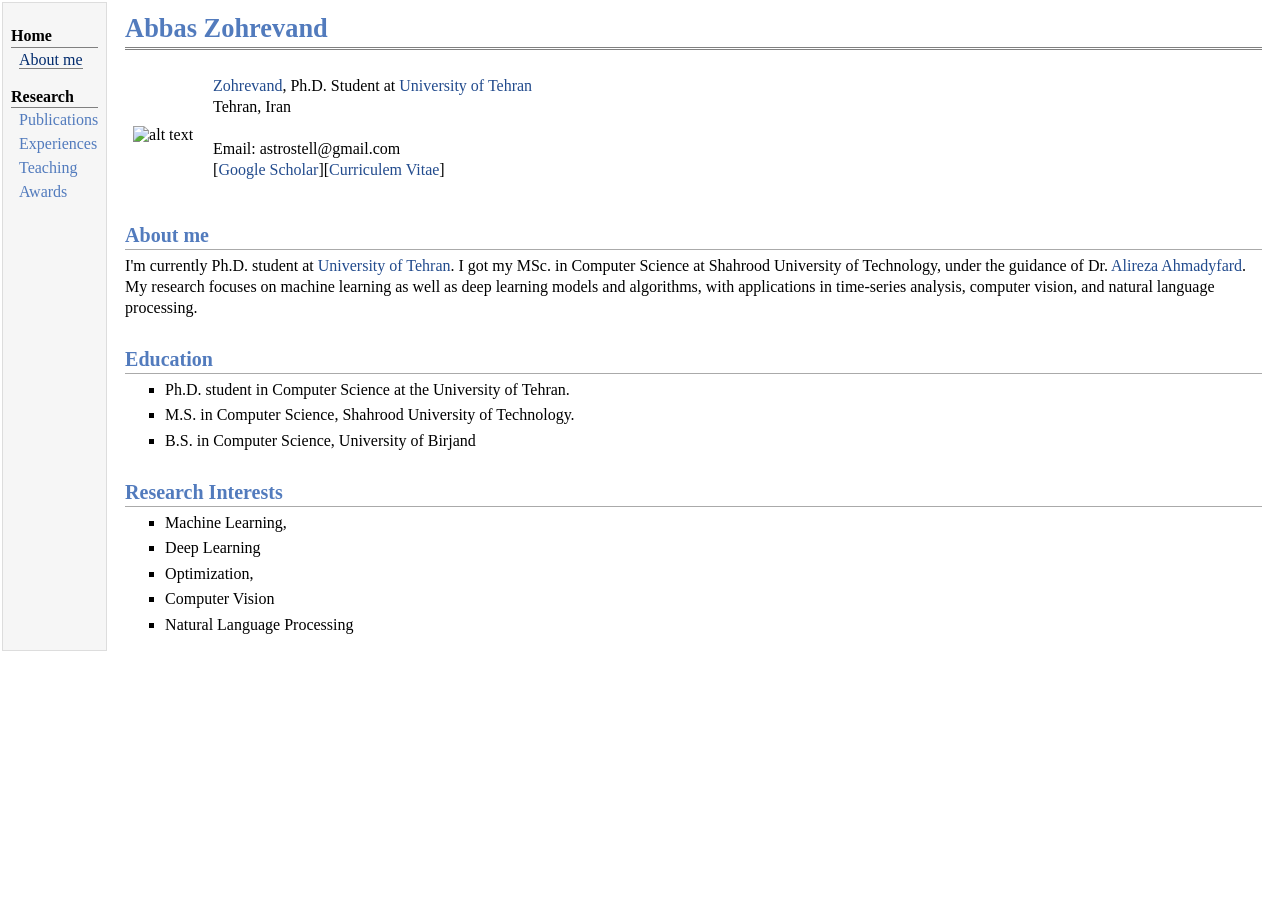
==== index.html @ 997beb81 "Add files via upload" ====
<!DOCTYPE html PUBLIC "-//W3C//DTD XHTML 1.1//EN"
  "http://www.w3.org/TR/xhtml11/DTD/xhtml11.dtd">
<html xmlns="http://www.w3.org/1999/xhtml" xml:lang="en">
<head>
<meta name="generator" content="jemdoc, see http://jemdoc.jaboc.net/" />
<meta http-equiv="Content-Type" content="text/html;charset=utf-8" />
<link rel="stylesheet" href="jemdoc.css" type="text/css" />
<title>Abbas Zohrevand</title>
</head>
<body>
<table summary="Table for page layout." id="tlayout">
<tr valign="top">
<td id="layout-menu">
<div class="menu-category">Home</div>
<div class="menu-item"><a href="index.html" class="current">About&nbsp;me</a></div>
<div class="menu-category">Research</div>
<div class="menu-item"><a href="publications.html">Publications</a></div>
<div class="menu-item"><a href="experiences.html">Experiences</a></div>
<div class="menu-item"><a href="teaching.html">Teaching</a></div>
<div class="menu-item"><a href="awards.html">Awards</a></div>
</td>
<td id="layout-content">
<div id="toptitle">
<h1>Abbas Zohrevand</h1>
</div>
<table class="imgtable"><tr><td>
<img src="photos/bio4.jpeg" alt="alt text" width="326px" height="245px" />&nbsp;</td>
<td align="left"><p><a href="Abbas">Zohrevand</a>, Ph.D. Student at <a href="https://www.ut.ac.ir/">University of Tehran</a> <br />
Tehran, Iran <br />
<br />
Email: astrostell@gmail.com <br />
[<a href="https://scholar.google.com/citations?user=d1_WlCIAAAAJ&amp;hl=en">Google Scholar</a>][<a href="CV.pdf">Curriculem Vitae</a>] <br /></p>
</td></tr></table>
<h2>About me</h2>
<p>I'm currently Ph.D. student at <a href="https://www.ut.ac.ir/">University of Tehran</a>. I got my MSc. in Computer Science at Shahrood University of Technology, under the guidance of Dr. <a href="https://scholar.google.com/citations?user=o7-0hSEAAAAJ&amp;hl=en">Alireza Ahmadyfard</a>. My research focuses on machine learning as well as deep learning models and algorithms, with applications in time-series analysis, computer vision, and natural language processing.</p>
<h2>Education </h2>
<ul>
<li><p>Ph.D. student in Computer Science at the University of Tehran.</p>
</li>
<li><p>M.S. in Computer Science, Shahrood University of Technology.</p>
</li>
<li><p>B.S. in Computer Science, University of Birjand</p>
</li>
</ul>
<h2>Research Interests </h2>
<ul>
<li><p>Machine Learning, </p>
</li>
<li><p>Deep Learning</p>
</li>
<li><p>Optimization,</p>
</li>
<li><p>Computer Vision</p>
</li>
<li><p>Natural Language Processing</p>
</li>
</ul>
</td>
</tr>
</table>
</body>
</html>
---- jemdoc.css ----
/* Default css file for jemdoc. */

table#tlayout {
    border: none;
    border-collapse: separate;
    background: white;
}

body {
	background: white;
	font-family: Georgia, serif;
	padding-bottom: 8px;
	margin: 0;
}

#layout-menu {
	background: #f6f6f6;
	border: 1px solid #dddddd;
	padding-top: 0.5em;
	padding-left: 8px;
	padding-right: 8px;
	font-size: 1.0em;
	width: auto;
	white-space: nowrap;
    text-align: left;
    vertical-align: top;
}

#layout-menu td {
	background: #f4f4f4;
    vertical-align: top;
}

#layout-content {
	padding-top: 0.0em;
	padding-left: 1.0em;
	padding-right: 1.0em;
    border: none;
    background: white;
    text-align: left;
    vertical-align: top;
}

#layout-menu a {
	line-height: 1.5em;
	margin-left: 0.5em;
}

tt {
    background: #ffffdd;
}

pre, tt {
	font-size: 90%;
	font-family: monaco, monospace;
}

a, a > tt {
	color: #224b8d;
	text-decoration: none;
}

a:hover {
	border-bottom: 1px gray dotted;
}

#layout-menu a.current:link, #layout-menu a.current:visited {
	color: #022b6d;
	border-bottom: 1px gray solid;
}
#layout-menu a:link, #layout-menu a:visited, #layout-menu a:hover {
	color: #527bbd;
	text-decoration: none;
}
#layout-menu a:hover {
	text-decoration: none;
}

div.menu-category {
	border-bottom: 1px solid gray;
	margin-top: 0.8em;
	padding-top: 0.2em;
	padding-bottom: 0.1em;
	font-weight: bold;
}

div.menu-item {
	padding-left: 16px;
	text-indent: -16px;
}

div#toptitle {
	padding-bottom: 0.2em;
	margin-bottom: 1.5em;
	border-bottom: 3px double gray;
}

/* Reduce space if we begin the page with a title. */
div#toptitle + h2, div#toptitle + h3 {
	margin-top: -0.7em;
}

div#subtitle {
	margin-top: 0.0em;
	margin-bottom: 0.0em;
	padding-top: 0em;
	padding-bottom: 0.1em;
}

em {
	font-style: italic;
}

strong {
	font-weight: bold;
}


h1, h2, h3 {
	color: #527bbd;
	margin-top: 0.7em;
	margin-bottom: 0.3em;
	padding-bottom: 0.2em;
	line-height: 1.0;
	padding-top: 0.5em;
	border-bottom: 1px solid #aaaaaa;
}

h1 {
	font-size: 165%;
}

h2 {
	padding-top: 0.8em;
	font-size: 125%;
}

h2 + h3 {
    padding-top: 0.2em;
}

h3 {
	font-size: 110%;
	border-bottom: none;
}

p {
	margin-top: 0.0em;
	margin-bottom: 0.8em;
	padding: 0;
	line-height: 1.3;
}

pre {
	padding: 0;
	margin: 0;
}

div#footer {
	font-size: small;
	border-top: 1px solid #c0c0c0;
	padding-top: 0.1em;
	margin-top: 4.0em;
	color: #c0c0c0;
}

div#footer a {
	color: #80a0b0;
}

div#footer-text {
	float: left;
	padding-bottom: 8px;
}

ul, ol, dl {
	margin-top: 0.2em;
	padding-top: 0;
	margin-bottom: 0.8em;
}

dt {
	margin-top: 0.5em;
	margin-bottom: 0;
}

dl {
	margin-left: 20px;
}

dd {
	color: #222222;
}

dd > *:first-child {
	margin-top: 0;
}

ul {
	list-style-position: outside;
	list-style-type: square;
}

p + ul, p + ol {
	margin-top: -0.5em;
}

li ul, li ol {
	margin-top: -0.3em;
}

ol {
	list-style-position: outside;
	list-style-type: decimal;
}

li p, dd p {
	margin-bottom: 0.3em;
}


ol ol {
	list-style-type: lower-alpha;
}

ol ol ol {
	list-style-type: lower-roman;
}

p + div.codeblock {
	margin-top: -0.6em;
}

div.codeblock, div.infoblock {
	margin-right: 0%;
	margin-top: 1.2em;
	margin-bottom: 1.3em;
}

div.blocktitle {
	font-weight: bold;
	color: #cd7b62;
	margin-top: 1.2em;
	margin-bottom: 0.1em;
}

div.blockcontent {
	border: 1px solid silver;
	padding: 0.3em 0.5em;
}

div.infoblock > div.blockcontent {
	background: #ffffee;
}

div.blockcontent p + ul, div.blockcontent p + ol {
	margin-top: 0.4em;
}

div.infoblock p {
	margin-bottom: 0em;
}

div.infoblock li p, div.infoblock dd p {
	margin-bottom: 0.5em;
}

div.infoblock p + p {
	margin-top: 0.8em;
}

div.codeblock > div.blockcontent {
	background: #f6f6f6;
}

span.pycommand {
	color: #000070;
}

span.statement {
	color: #008800;
}
span.builtin {
	color: #000088;
}
span.special {
	color: #990000;
}
span.operator {
	color: #880000;
}
span.error {
	color: #aa0000;
}
span.comment, span.comment > *, span.string, span.string > * {
	color: #606060;
}

@media print {
	#layout-menu { display: none; }
}

#fwtitle {
	margin: 2px;
}

#fwtitle #toptitle {
	padding-left: 0.5em;
	margin-bottom: 0.5em;
}

#layout-content h1:first-child, #layout-content h2:first-child, #layout-content h3:first-child {
	margin-top: -0.7em;
}

div#toptitle h1, #layout-content div#toptitle h1 {
	margin-bottom: 0.0em;
	padding-bottom: 0.1em;
	padding-top: 0;
	margin-top: 0.5em;
	border-bottom: none;
}

img.eq {
	padding: 0;
	padding-left: 0.1em;
	padding-right: 0.1em;
	margin: 0;
}

img.eqwl {
	padding-left: 2em;
	padding-top: 0.6em;
	padding-bottom: 0.2em;
	margin: 0;
}

table {
    border: 2px solid black;
    border-collapse: collapse;
}

td {
    padding: 2px;
    padding-left: 0.5em;
    padding-right: 0.5em;
    text-align: center;
    border: 1px solid gray;
}

table + table {
    margin-top: 1em;
}

tr.heading {
    font-weight: bold;
    border-bottom: 2px solid black;
}

img {
    border: none;
}

table.imgtable, table.imgtable td {
    border: none;
    text-align: left;
}
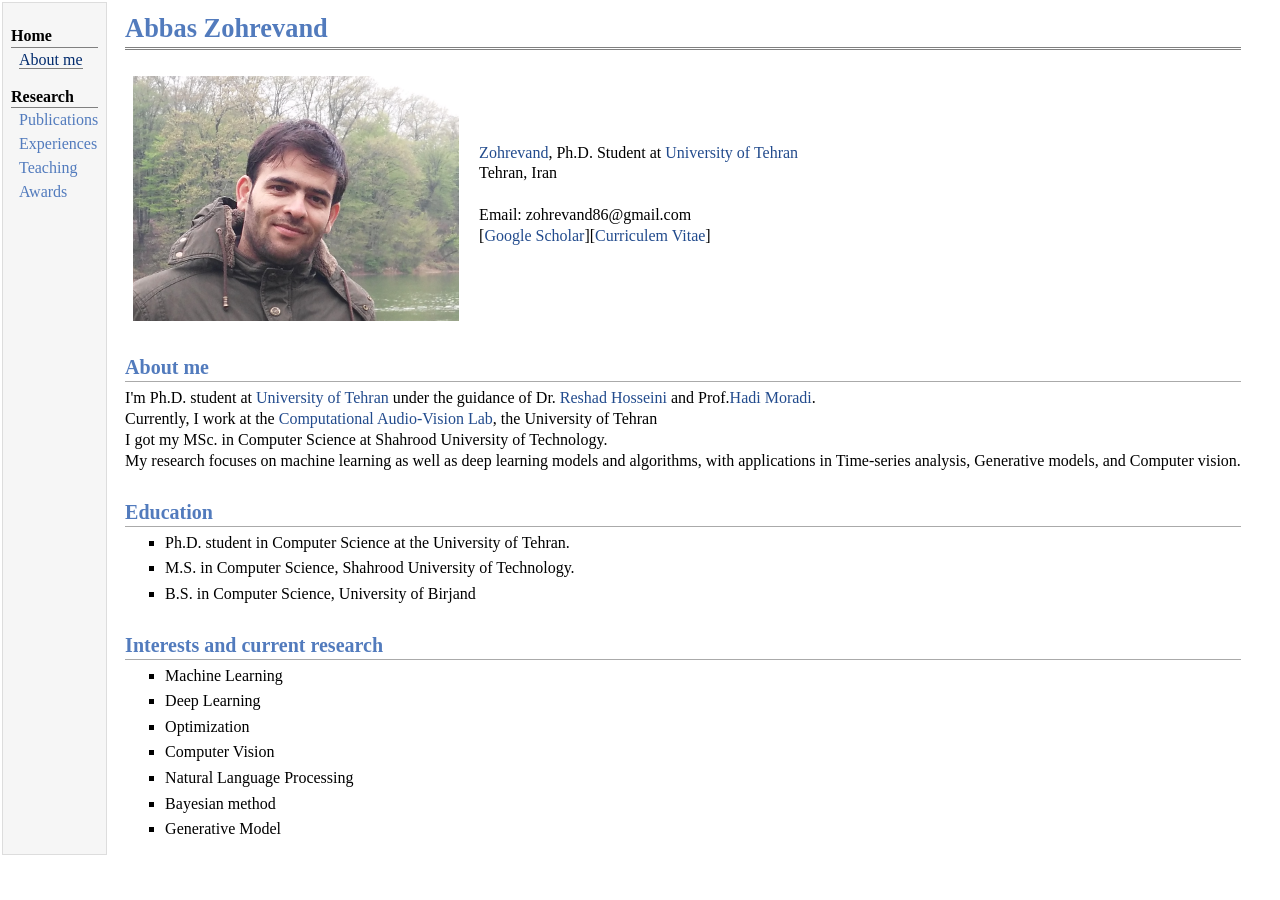
==== commit a1a281b9: "Add files via upload" ====
--- a/index.html
+++ b/index.html
@@ -28,11 +28,14 @@
 <td align="left"><p><a href="Abbas">Zohrevand</a>, Ph.D. Student at <a href="https://www.ut.ac.ir/">University of Tehran</a> <br />
 Tehran, Iran <br />
 <br />
-Email: astrostell@gmail.com <br />
+Email: zohrevand86@gmail.com <br />
 [<a href="https://scholar.google.com/citations?user=d1_WlCIAAAAJ&amp;hl=en">Google Scholar</a>][<a href="CV.pdf">Curriculem Vitae</a>] <br /></p>
 </td></tr></table>
 <h2>About me</h2>
-<p>I'm currently Ph.D. student at <a href="https://www.ut.ac.ir/">University of Tehran</a>. I got my MSc. in Computer Science at Shahrood University of Technology, under the guidance of Dr. <a href="https://scholar.google.com/citations?user=o7-0hSEAAAAJ&amp;hl=en">Alireza Ahmadyfard</a>. My research focuses on machine learning as well as deep learning models and algorithms, with applications in time-series analysis, computer vision, and natural language processing.</p>
+<p>I'm Ph.D. student at <a href="https://www.ut.ac.ir/">University of Tehran</a> under the guidance of Dr. <a href="https://scholar.google.com/citations?user=zqa4EY0AAAAJ&amp;hl=en">Reshad Hosseini</a> and Prof.<a href="https://scholar.google.com/citations?user=6-6ZdxMAAAAJ&amp;hl=en">Hadi Moradi</a>. <br />  
+Currently, I work at the <a href="https://visionlab.ut.ac.ir/">Computational Audio-Vision Lab</a>, the University of Tehran <br />
+I got my MSc. in Computer Science at Shahrood University of Technology. <br />
+My research focuses on machine learning as well as deep learning models and algorithms, with applications in Time-series analysis, Generative models, and Computer vision.</p>
 <h2>Education </h2>
 <ul>
 <li><p>Ph.D. student in Computer Science at the University of Tehran.</p>
@@ -42,17 +45,21 @@
 <li><p>B.S. in Computer Science, University of Birjand</p>
 </li>
 </ul>
-<h2>Research Interests </h2>
+<h2>Interests and current research</h2>
 <ul>
-<li><p>Machine Learning, </p>
+<li><p>Machine Learning </p>
 </li>
 <li><p>Deep Learning</p>
 </li>
-<li><p>Optimization,</p>
+<li><p>Optimization</p>
 </li>
 <li><p>Computer Vision</p>
 </li>
 <li><p>Natural Language Processing</p>
+</li>
+<li><p>Bayesian method</p>
+</li>
+<li><p>Generative Model </p>
 </li>
 </ul>
 </td>
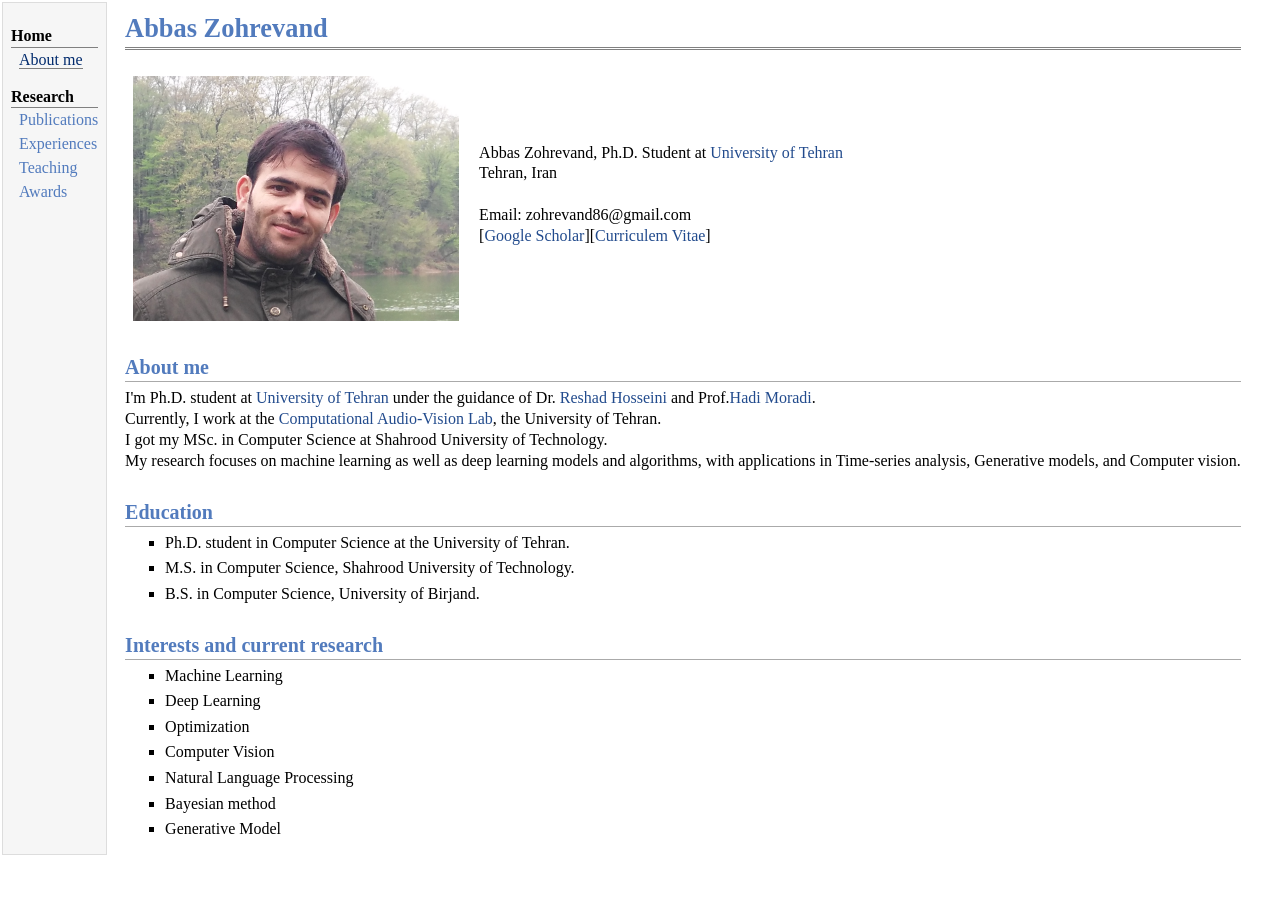
==== commit 42d23c4f: "Add files via upload" ====
--- a/index.html
+++ b/index.html
@@ -25,7 +25,7 @@
 </div>
 <table class="imgtable"><tr><td>
 <img src="photos/bio4.jpeg" alt="alt text" width="326px" height="245px" />&nbsp;</td>
-<td align="left"><p><a href="Abbas">Zohrevand</a>, Ph.D. Student at <a href="https://www.ut.ac.ir/">University of Tehran</a> <br />
+<td align="left"><p>Abbas Zohrevand, Ph.D. Student at <a href="https://www.ut.ac.ir/">University of Tehran</a> <br />
 Tehran, Iran <br />
 <br />
 Email: zohrevand86@gmail.com <br />
@@ -33,7 +33,7 @@
 </td></tr></table>
 <h2>About me</h2>
 <p>I'm Ph.D. student at <a href="https://www.ut.ac.ir/">University of Tehran</a> under the guidance of Dr. <a href="https://scholar.google.com/citations?user=zqa4EY0AAAAJ&amp;hl=en">Reshad Hosseini</a> and Prof.<a href="https://scholar.google.com/citations?user=6-6ZdxMAAAAJ&amp;hl=en">Hadi Moradi</a>. <br />  
-Currently, I work at the <a href="https://visionlab.ut.ac.ir/">Computational Audio-Vision Lab</a>, the University of Tehran <br />
+Currently, I work at the <a href="https://visionlab.ut.ac.ir/">Computational Audio-Vision Lab</a>, the University of Tehran. <br />
 I got my MSc. in Computer Science at Shahrood University of Technology. <br />
 My research focuses on machine learning as well as deep learning models and algorithms, with applications in Time-series analysis, Generative models, and Computer vision.</p>
 <h2>Education </h2>
@@ -42,7 +42,7 @@
 </li>
 <li><p>M.S. in Computer Science, Shahrood University of Technology.</p>
 </li>
-<li><p>B.S. in Computer Science, University of Birjand</p>
+<li><p>B.S. in Computer Science, University of Birjand.</p>
 </li>
 </ul>
 <h2>Interests and current research</h2>
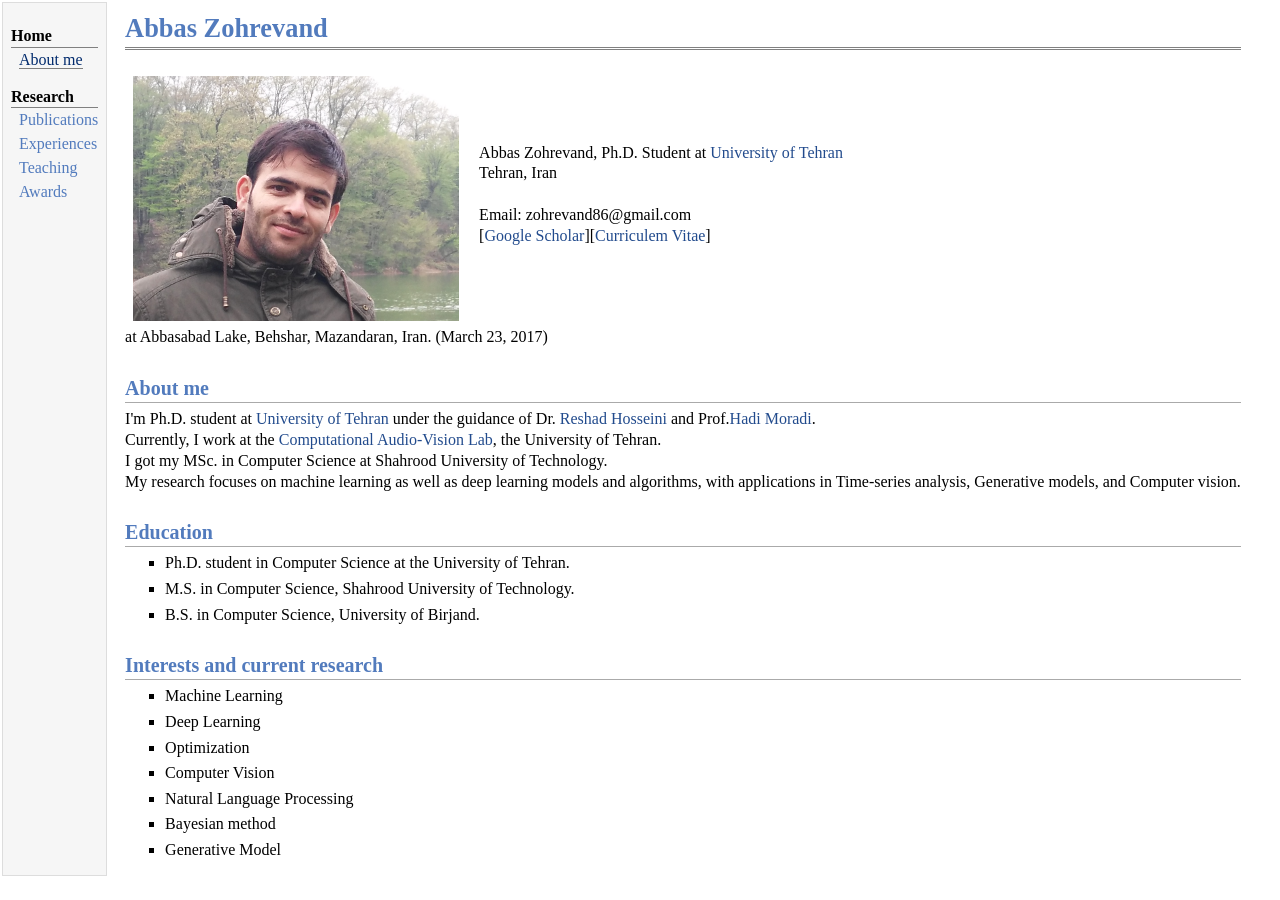
==== commit 839151e4: "Add files via upload" ====
--- a/index.html
+++ b/index.html
@@ -31,6 +31,7 @@
 Email: zohrevand86@gmail.com <br />
 [<a href="https://scholar.google.com/citations?user=d1_WlCIAAAAJ&amp;hl=en">Google Scholar</a>][<a href="CV.pdf">Curriculem Vitae</a>] <br /></p>
 </td></tr></table>
+<p>at Abbasabad Lake, Behshar, Mazandaran, Iran. (March 23, 2017)</p>
 <h2>About me</h2>
 <p>I'm Ph.D. student at <a href="https://www.ut.ac.ir/">University of Tehran</a> under the guidance of Dr. <a href="https://scholar.google.com/citations?user=zqa4EY0AAAAJ&amp;hl=en">Reshad Hosseini</a> and Prof.<a href="https://scholar.google.com/citations?user=6-6ZdxMAAAAJ&amp;hl=en">Hadi Moradi</a>. <br />  
 Currently, I work at the <a href="https://visionlab.ut.ac.ir/">Computational Audio-Vision Lab</a>, the University of Tehran. <br />
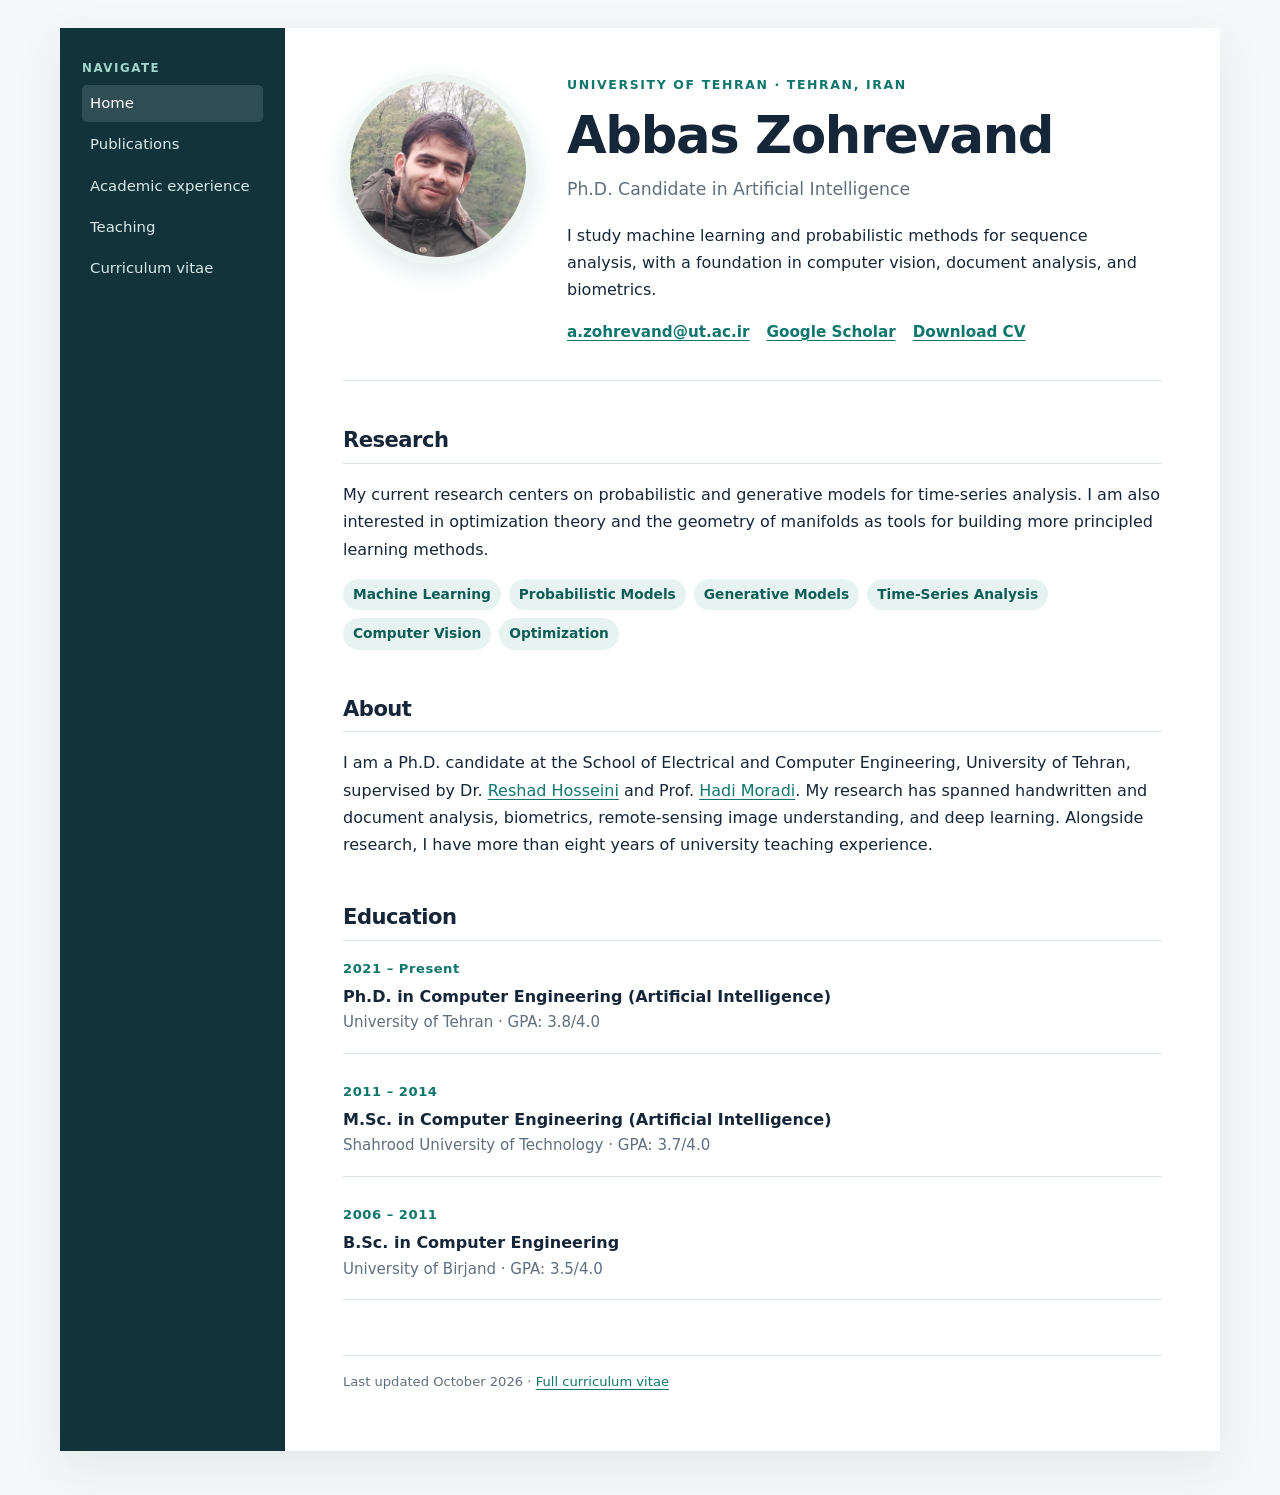
==== commit b9f38223: "Refresh academic website and CV" ====
--- a/index.html
+++ b/index.html
@@ -1,70 +1 @@
-<!DOCTYPE html PUBLIC "-//W3C//DTD XHTML 1.1//EN"
-  "http://www.w3.org/TR/xhtml11/DTD/xhtml11.dtd">
-<html xmlns="http://www.w3.org/1999/xhtml" xml:lang="en">
-<head>
-<meta name="generator" content="jemdoc, see http://jemdoc.jaboc.net/" />
-<meta http-equiv="Content-Type" content="text/html;charset=utf-8" />
-<link rel="stylesheet" href="jemdoc.css" type="text/css" />
-<title>Abbas Zohrevand</title>
-</head>
-<body>
-<table summary="Table for page layout." id="tlayout">
-<tr valign="top">
-<td id="layout-menu">
-<div class="menu-category">Home</div>
-<div class="menu-item"><a href="index.html" class="current">About&nbsp;me</a></div>
-<div class="menu-category">Research</div>
-<div class="menu-item"><a href="publications.html">Publications</a></div>
-<div class="menu-item"><a href="experiences.html">Experiences</a></div>
-<div class="menu-item"><a href="teaching.html">Teaching</a></div>
-<div class="menu-item"><a href="awards.html">Awards</a></div>
-</td>
-<td id="layout-content">
-<div id="toptitle">
-<h1>Abbas Zohrevand</h1>
-</div>
-<table class="imgtable"><tr><td>
-<img src="photos/bio4.jpeg" alt="alt text" width="326px" height="245px" />&nbsp;</td>
-<td align="left"><p>Abbas Zohrevand, Ph.D. Student at <a href="https://www.ut.ac.ir/">University of Tehran</a> <br />
-Tehran, Iran <br />
-<br />
-Email: zohrevand86@gmail.com <br />
-[<a href="https://scholar.google.com/citations?user=d1_WlCIAAAAJ&amp;hl=en">Google Scholar</a>][<a href="CV.pdf">Curriculem Vitae</a>] <br /></p>
-</td></tr></table>
-<p>at Abbasabad Lake, Behshar, Mazandaran, Iran. (March 23, 2017)</p>
-<h2>About me</h2>
-<p>I'm Ph.D. student at <a href="https://www.ut.ac.ir/">University of Tehran</a> under the guidance of Dr. <a href="https://scholar.google.com/citations?user=zqa4EY0AAAAJ&amp;hl=en">Reshad Hosseini</a> and Prof.<a href="https://scholar.google.com/citations?user=6-6ZdxMAAAAJ&amp;hl=en">Hadi Moradi</a>. <br />  
-Currently, I work at the <a href="https://visionlab.ut.ac.ir/">Computational Audio-Vision Lab</a>, the University of Tehran. <br />
-I got my MSc. in Computer Science at Shahrood University of Technology. <br />
-My research focuses on machine learning as well as deep learning models and algorithms, with applications in Time-series analysis, Generative models, and Computer vision.</p>
-<h2>Education </h2>
-<ul>
-<li><p>Ph.D. student in Computer Science at the University of Tehran.</p>
-</li>
-<li><p>M.S. in Computer Science, Shahrood University of Technology.</p>
-</li>
-<li><p>B.S. in Computer Science, University of Birjand.</p>
-</li>
-</ul>
-<h2>Interests and current research</h2>
-<ul>
-<li><p>Machine Learning </p>
-</li>
-<li><p>Deep Learning</p>
-</li>
-<li><p>Optimization</p>
-</li>
-<li><p>Computer Vision</p>
-</li>
-<li><p>Natural Language Processing</p>
-</li>
-<li><p>Bayesian method</p>
-</li>
-<li><p>Generative Model </p>
-</li>
-</ul>
-</td>
-</tr>
-</table>
-</body>
-</html>
+<!doctype html><html lang="en"><head><meta charset="utf-8"><meta name="viewport" content="width=device-width, initial-scale=1"><meta name="description" content="Academic homepage of Abbas Zohrevand, Ph.D. candidate in Artificial Intelligence at the University of Tehran."><link rel="stylesheet" href="jemdoc.css"><title>Abbas Zohrevand | AI Researcher</title></head><body><table id="tlayout"><tr><td id="layout-menu"><div class="menu-category">Navigate</div><div class="menu-item"><a class="current" href="index.html">Home</a></div><div class="menu-item"><a href="publications.html">Publications</a></div><div class="menu-item"><a href="experiences.html">Academic experience</a></div><div class="menu-item"><a href="teaching.html">Teaching</a></div><div class="menu-item"><a href="CV.pdf">Curriculum vitae</a></div></td><td id="layout-content"><section class="hero"><img class="portrait" src="photos/bio4.jpeg" alt="Portrait of Abbas Zohrevand"><div><p class="eyebrow">University of Tehran · Tehran, Iran</p><h1>Abbas Zohrevand</h1><p class="role">Ph.D. Candidate in Artificial Intelligence</p><p>I study machine learning and probabilistic methods for sequence analysis, with a foundation in computer vision, document analysis, and biometrics.</p><div class="contact-links"><a href="mailto:a.zohrevand@ut.ac.ir">a.zohrevand@ut.ac.ir</a><a href="https://scholar.google.com/citations?user=d1_WlCIAAAAJ&amp;hl=en">Google Scholar</a><a href="CV.pdf">Download CV</a></div></div></section><h2>Research</h2><p>My current research centers on probabilistic and generative models for time-series analysis. I am also interested in optimization theory and the geometry of manifolds as tools for building more principled learning methods.</p><ul class="tag-list"><li>Machine Learning</li><li>Probabilistic Models</li><li>Generative Models</li><li>Time-Series Analysis</li><li>Computer Vision</li><li>Optimization</li></ul><h2>About</h2><p>I am a Ph.D. candidate at the School of Electrical and Computer Engineering, University of Tehran, supervised by Dr. <a href="https://scholar.google.com/citations?user=zqa4EY0AAAAJ&amp;hl=en">Reshad Hosseini</a> and Prof. <a href="https://scholar.google.com/citations?user=6-6ZdxMAAAAJ&amp;hl=en">Hadi Moradi</a>. My research has spanned handwritten and document analysis, biometrics, remote-sensing image understanding, and deep learning. Alongside research, I have more than eight years of university teaching experience.</p><h2>Education</h2><ul class="timeline"><li><span class="when">2021 – Present</span><span class="degree">Ph.D. in Computer Engineering (Artificial Intelligence)</span><span class="meta">University of Tehran · GPA: 3.8/4.0</span></li><li><span class="when">2011 – 2014</span><span class="degree">M.Sc. in Computer Engineering (Artificial Intelligence)</span><span class="meta">Shahrood University of Technology · GPA: 3.7/4.0</span></li><li><span class="when">2006 – 2011</span><span class="degree">B.Sc. in Computer Engineering</span><span class="meta">University of Birjand · GPA: 3.5/4.0</span></li></ul><div id="footer">Last updated October 2026 · <a href="CV.pdf">Full curriculum vitae</a></div></td></tr></table></body></html>
--- a/jemdoc.css
+++ b/jemdoc.css
@@ -1,367 +1,14 @@
-/* Default css file for jemdoc. */
-
-table#tlayout {
-    border: none;
-    border-collapse: separate;
-    background: white;
-}
-
-body {
-	background: white;
-	font-family: Georgia, serif;
-	padding-bottom: 8px;
-	margin: 0;
-}
-
-#layout-menu {
-	background: #f6f6f6;
-	border: 1px solid #dddddd;
-	padding-top: 0.5em;
-	padding-left: 8px;
-	padding-right: 8px;
-	font-size: 1.0em;
-	width: auto;
-	white-space: nowrap;
-    text-align: left;
-    vertical-align: top;
-}
-
-#layout-menu td {
-	background: #f4f4f4;
-    vertical-align: top;
-}
-
-#layout-content {
-	padding-top: 0.0em;
-	padding-left: 1.0em;
-	padding-right: 1.0em;
-    border: none;
-    background: white;
-    text-align: left;
-    vertical-align: top;
-}
-
-#layout-menu a {
-	line-height: 1.5em;
-	margin-left: 0.5em;
-}
-
-tt {
-    background: #ffffdd;
-}
-
-pre, tt {
-	font-size: 90%;
-	font-family: monaco, monospace;
-}
-
-a, a > tt {
-	color: #224b8d;
-	text-decoration: none;
-}
-
-a:hover {
-	border-bottom: 1px gray dotted;
-}
-
-#layout-menu a.current:link, #layout-menu a.current:visited {
-	color: #022b6d;
-	border-bottom: 1px gray solid;
-}
-#layout-menu a:link, #layout-menu a:visited, #layout-menu a:hover {
-	color: #527bbd;
-	text-decoration: none;
-}
-#layout-menu a:hover {
-	text-decoration: none;
-}
-
-div.menu-category {
-	border-bottom: 1px solid gray;
-	margin-top: 0.8em;
-	padding-top: 0.2em;
-	padding-bottom: 0.1em;
-	font-weight: bold;
-}
-
-div.menu-item {
-	padding-left: 16px;
-	text-indent: -16px;
-}
-
-div#toptitle {
-	padding-bottom: 0.2em;
-	margin-bottom: 1.5em;
-	border-bottom: 3px double gray;
-}
-
-/* Reduce space if we begin the page with a title. */
-div#toptitle + h2, div#toptitle + h3 {
-	margin-top: -0.7em;
-}
-
-div#subtitle {
-	margin-top: 0.0em;
-	margin-bottom: 0.0em;
-	padding-top: 0em;
-	padding-bottom: 0.1em;
-}
-
-em {
-	font-style: italic;
-}
-
-strong {
-	font-weight: bold;
-}
-
-
-h1, h2, h3 {
-	color: #527bbd;
-	margin-top: 0.7em;
-	margin-bottom: 0.3em;
-	padding-bottom: 0.2em;
-	line-height: 1.0;
-	padding-top: 0.5em;
-	border-bottom: 1px solid #aaaaaa;
-}
-
-h1 {
-	font-size: 165%;
-}
-
-h2 {
-	padding-top: 0.8em;
-	font-size: 125%;
-}
-
-h2 + h3 {
-    padding-top: 0.2em;
-}
-
-h3 {
-	font-size: 110%;
-	border-bottom: none;
-}
-
-p {
-	margin-top: 0.0em;
-	margin-bottom: 0.8em;
-	padding: 0;
-	line-height: 1.3;
-}
-
-pre {
-	padding: 0;
-	margin: 0;
-}
-
-div#footer {
-	font-size: small;
-	border-top: 1px solid #c0c0c0;
-	padding-top: 0.1em;
-	margin-top: 4.0em;
-	color: #c0c0c0;
-}
-
-div#footer a {
-	color: #80a0b0;
-}
-
-div#footer-text {
-	float: left;
-	padding-bottom: 8px;
-}
-
-ul, ol, dl {
-	margin-top: 0.2em;
-	padding-top: 0;
-	margin-bottom: 0.8em;
-}
-
-dt {
-	margin-top: 0.5em;
-	margin-bottom: 0;
-}
-
-dl {
-	margin-left: 20px;
-}
-
-dd {
-	color: #222222;
-}
-
-dd > *:first-child {
-	margin-top: 0;
-}
-
-ul {
-	list-style-position: outside;
-	list-style-type: square;
-}
-
-p + ul, p + ol {
-	margin-top: -0.5em;
-}
-
-li ul, li ol {
-	margin-top: -0.3em;
-}
-
-ol {
-	list-style-position: outside;
-	list-style-type: decimal;
-}
-
-li p, dd p {
-	margin-bottom: 0.3em;
-}
-
-
-ol ol {
-	list-style-type: lower-alpha;
-}
-
-ol ol ol {
-	list-style-type: lower-roman;
-}
-
-p + div.codeblock {
-	margin-top: -0.6em;
-}
-
-div.codeblock, div.infoblock {
-	margin-right: 0%;
-	margin-top: 1.2em;
-	margin-bottom: 1.3em;
-}
-
-div.blocktitle {
-	font-weight: bold;
-	color: #cd7b62;
-	margin-top: 1.2em;
-	margin-bottom: 0.1em;
-}
-
-div.blockcontent {
-	border: 1px solid silver;
-	padding: 0.3em 0.5em;
-}
-
-div.infoblock > div.blockcontent {
-	background: #ffffee;
-}
-
-div.blockcontent p + ul, div.blockcontent p + ol {
-	margin-top: 0.4em;
-}
-
-div.infoblock p {
-	margin-bottom: 0em;
-}
-
-div.infoblock li p, div.infoblock dd p {
-	margin-bottom: 0.5em;
-}
-
-div.infoblock p + p {
-	margin-top: 0.8em;
-}
-
-div.codeblock > div.blockcontent {
-	background: #f6f6f6;
-}
-
-span.pycommand {
-	color: #000070;
-}
-
-span.statement {
-	color: #008800;
-}
-span.builtin {
-	color: #000088;
-}
-span.special {
-	color: #990000;
-}
-span.operator {
-	color: #880000;
-}
-span.error {
-	color: #aa0000;
-}
-span.comment, span.comment > *, span.string, span.string > * {
-	color: #606060;
-}
-
-@media print {
-	#layout-menu { display: none; }
-}
-
-#fwtitle {
-	margin: 2px;
-}
-
-#fwtitle #toptitle {
-	padding-left: 0.5em;
-	margin-bottom: 0.5em;
-}
-
-#layout-content h1:first-child, #layout-content h2:first-child, #layout-content h3:first-child {
-	margin-top: -0.7em;
-}
-
-div#toptitle h1, #layout-content div#toptitle h1 {
-	margin-bottom: 0.0em;
-	padding-bottom: 0.1em;
-	padding-top: 0;
-	margin-top: 0.5em;
-	border-bottom: none;
-}
-
-img.eq {
-	padding: 0;
-	padding-left: 0.1em;
-	padding-right: 0.1em;
-	margin: 0;
-}
-
-img.eqwl {
-	padding-left: 2em;
-	padding-top: 0.6em;
-	padding-bottom: 0.2em;
-	margin: 0;
-}
-
-table {
-    border: 2px solid black;
-    border-collapse: collapse;
-}
-
-td {
-    padding: 2px;
-    padding-left: 0.5em;
-    padding-right: 0.5em;
-    text-align: center;
-    border: 1px solid gray;
-}
-
-table + table {
-    margin-top: 1em;
-}
-
-tr.heading {
-    font-weight: bold;
-    border-bottom: 2px solid black;
-}
-
-img {
-    border: none;
-}
-
-table.imgtable, table.imgtable td {
-    border: none;
-    text-align: left;
-}+:root { --ink:#152638; --muted:#5f6f7d; --accent:#0f766e; --accent-dark:#0b5b55; --line:#dce4e9; --paper:#fff; --wash:#f5f8f9; }
+* { box-sizing:border-box; } html { scroll-behavior:smooth; }
+body { margin:0; color:var(--ink); background:var(--wash); font-family:Inter,ui-sans-serif,system-ui,-apple-system,BlinkMacSystemFont,"Segoe UI",sans-serif; font-size:16px; line-height:1.7; }
+#tlayout { width:min(1160px,calc(100% - 40px)); margin:28px auto 44px; border-collapse:separate; border-spacing:0; background:var(--paper); box-shadow:0 16px 45px rgba(28,52,67,.08); }
+#layout-menu { width:225px; min-width:225px; padding:30px 22px; vertical-align:top; background:#12333a; color:#e7f4f1; }
+#layout-content { padding:46px 58px 58px; vertical-align:top; }
+.menu-category { margin:24px 0 7px; color:#9fd5ca; font-size:.74rem; font-weight:800; letter-spacing:.13em; text-transform:uppercase; }.menu-category:first-child{margin-top:0}.menu-item{margin:4px 0}
+#layout-menu a { display:block; padding:6px 8px; border-radius:5px; color:#d9e9e7; font-size:.93rem; text-decoration:none; } #layout-menu a:hover,#layout-menu a.current{color:#fff;background:rgba(255,255,255,.13)}
+a { color:var(--accent); text-decoration-thickness:1px; text-underline-offset:3px; } a:hover { color:var(--accent-dark); }
+h1,h2,h3 { color:var(--ink); line-height:1.22; letter-spacing:-.025em; } h1 { margin:0; font-size:clamp(2rem,5vw,3.2rem); font-weight:750; } h2 { margin:46px 0 17px; padding-bottom:10px; border-bottom:1px solid var(--line); font-size:1.32rem; } h3 { margin:28px 0 10px; font-size:1.05rem; } p{margin:0 0 16px} ul{margin:0;padding-left:1.15rem}li{margin:0 0 10px}
+#toptitle { margin-bottom:26px; }.eyebrow{margin:0 0 9px;color:var(--accent);font-size:.78rem;font-weight:800;letter-spacing:.13em;text-transform:uppercase}.subtitle{max-width:720px;margin-top:10px;color:var(--muted);font-size:1.08rem}
+.hero{display:grid;grid-template-columns:190px minmax(0,1fr);gap:34px;align-items:start;padding-bottom:35px;border-bottom:1px solid var(--line)}.portrait{width:190px;aspect-ratio:1;object-fit:cover;border-radius:50%;border:7px solid #edf5f3;box-shadow:0 8px 24px rgba(15,118,110,.14)}.hero h1{margin:0}.role{margin:8px 0 18px;color:var(--muted);font-size:1.08rem}.contact-links{display:flex;flex-wrap:wrap;gap:10px 17px;font-size:.95rem}.contact-links a{font-weight:650}
+.tag-list{display:flex;flex-wrap:wrap;gap:8px;padding:0;list-style:none}.tag-list li{margin:0;padding:4px 10px;color:#0f5d57;background:#e7f3f0;border-radius:999px;font-size:.86rem;font-weight:650}.timeline,.pub-list{padding-left:0;list-style:none}.timeline li,.pub-list li{padding:17px 0;border-bottom:1px solid var(--line)}.timeline li:first-child,.pub-list li:first-child{padding-top:0}.when{display:block;margin-bottom:3px;color:var(--accent);font-size:.82rem;font-weight:750;letter-spacing:.04em}.degree,.pub-title{display:block;font-weight:750}.meta{display:block;color:var(--muted);font-size:.94rem}#footer{margin-top:55px;padding-top:15px;border-top:1px solid var(--line);color:var(--muted);font-size:.82rem}
+@media(max-width:760px){#tlayout,#tlayout tbody,#tlayout tr,#layout-menu,#layout-content{display:block;width:100%}#tlayout{width:100%;margin:0;box-shadow:none}#layout-menu{padding:18px 20px}.menu-category{display:none}.menu-item{display:inline-block;margin:2px 1px}#layout-menu a{padding:5px 7px;font-size:.86rem}#layout-content{padding:35px 24px 46px}.hero{grid-template-columns:1fr;gap:23px}.portrait{width:140px}}@media print{#layout-menu{display:none}#tlayout{width:100%;box-shadow:none}}
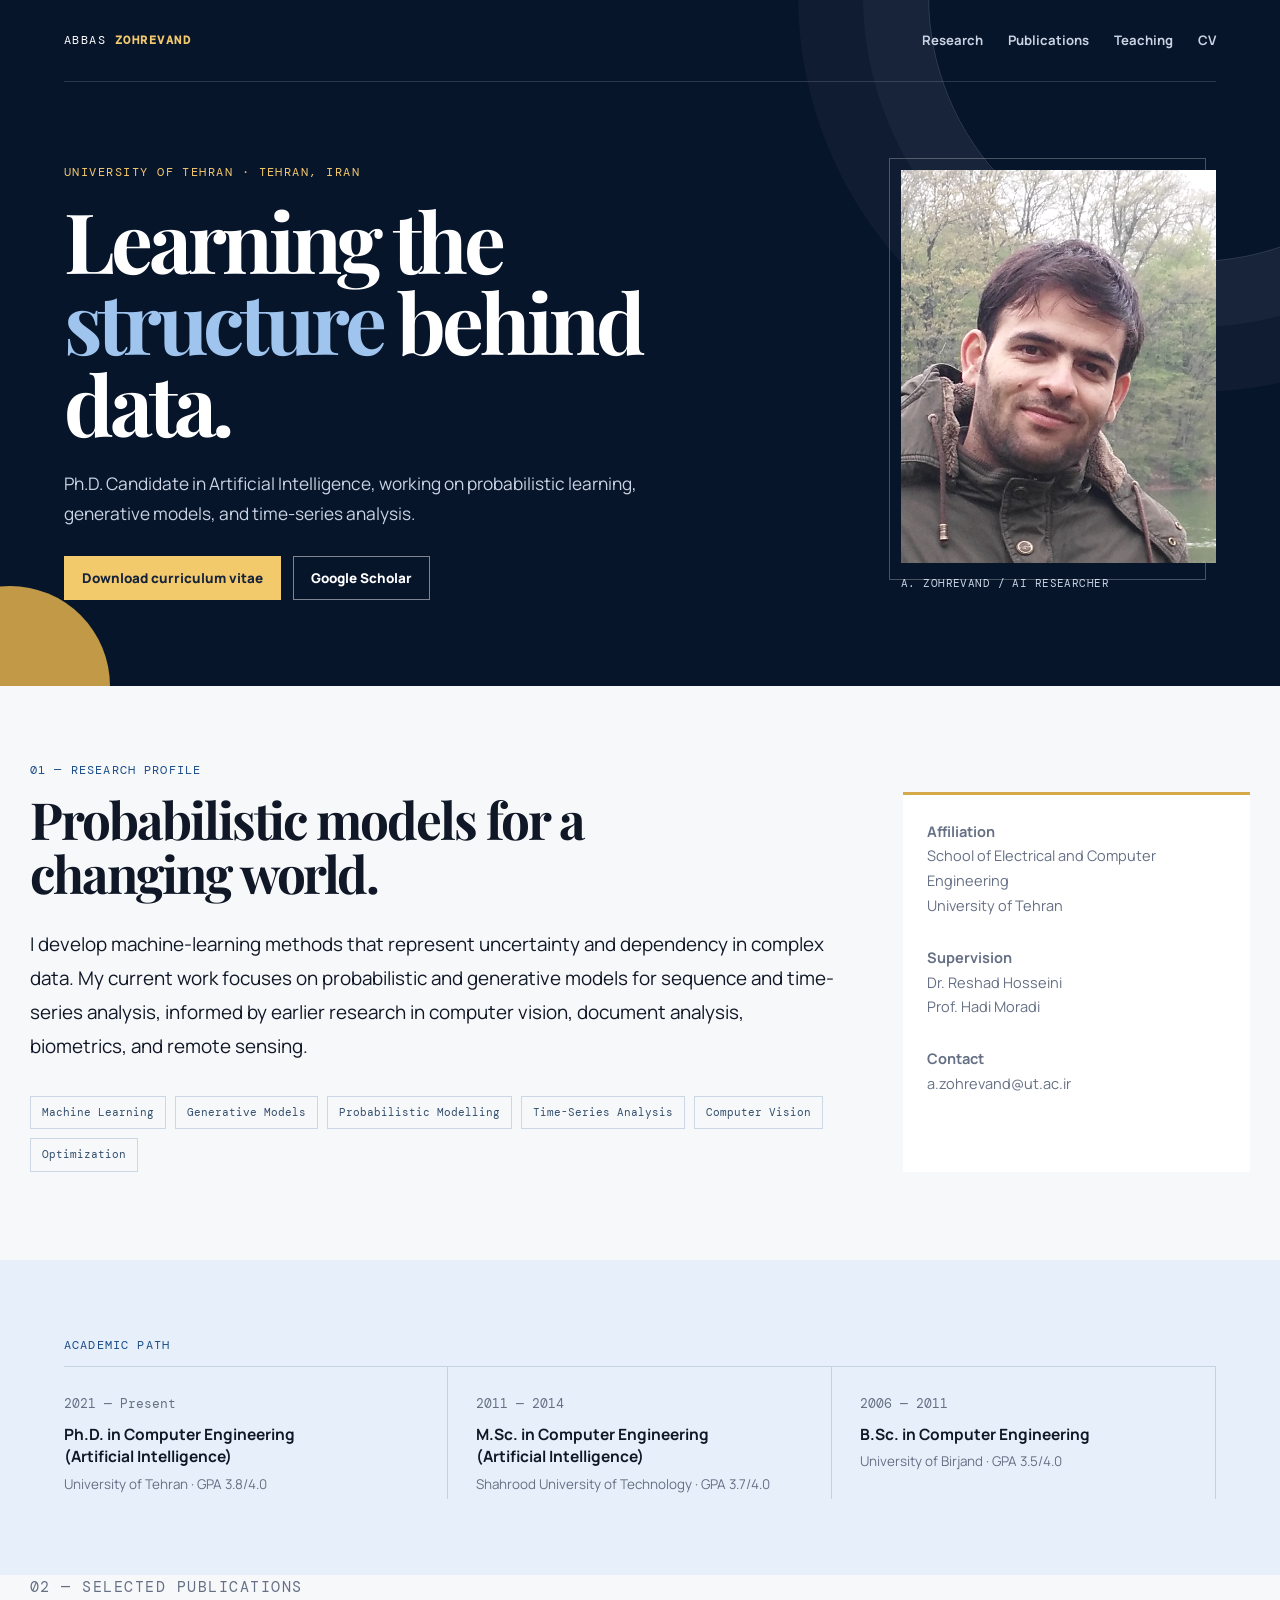
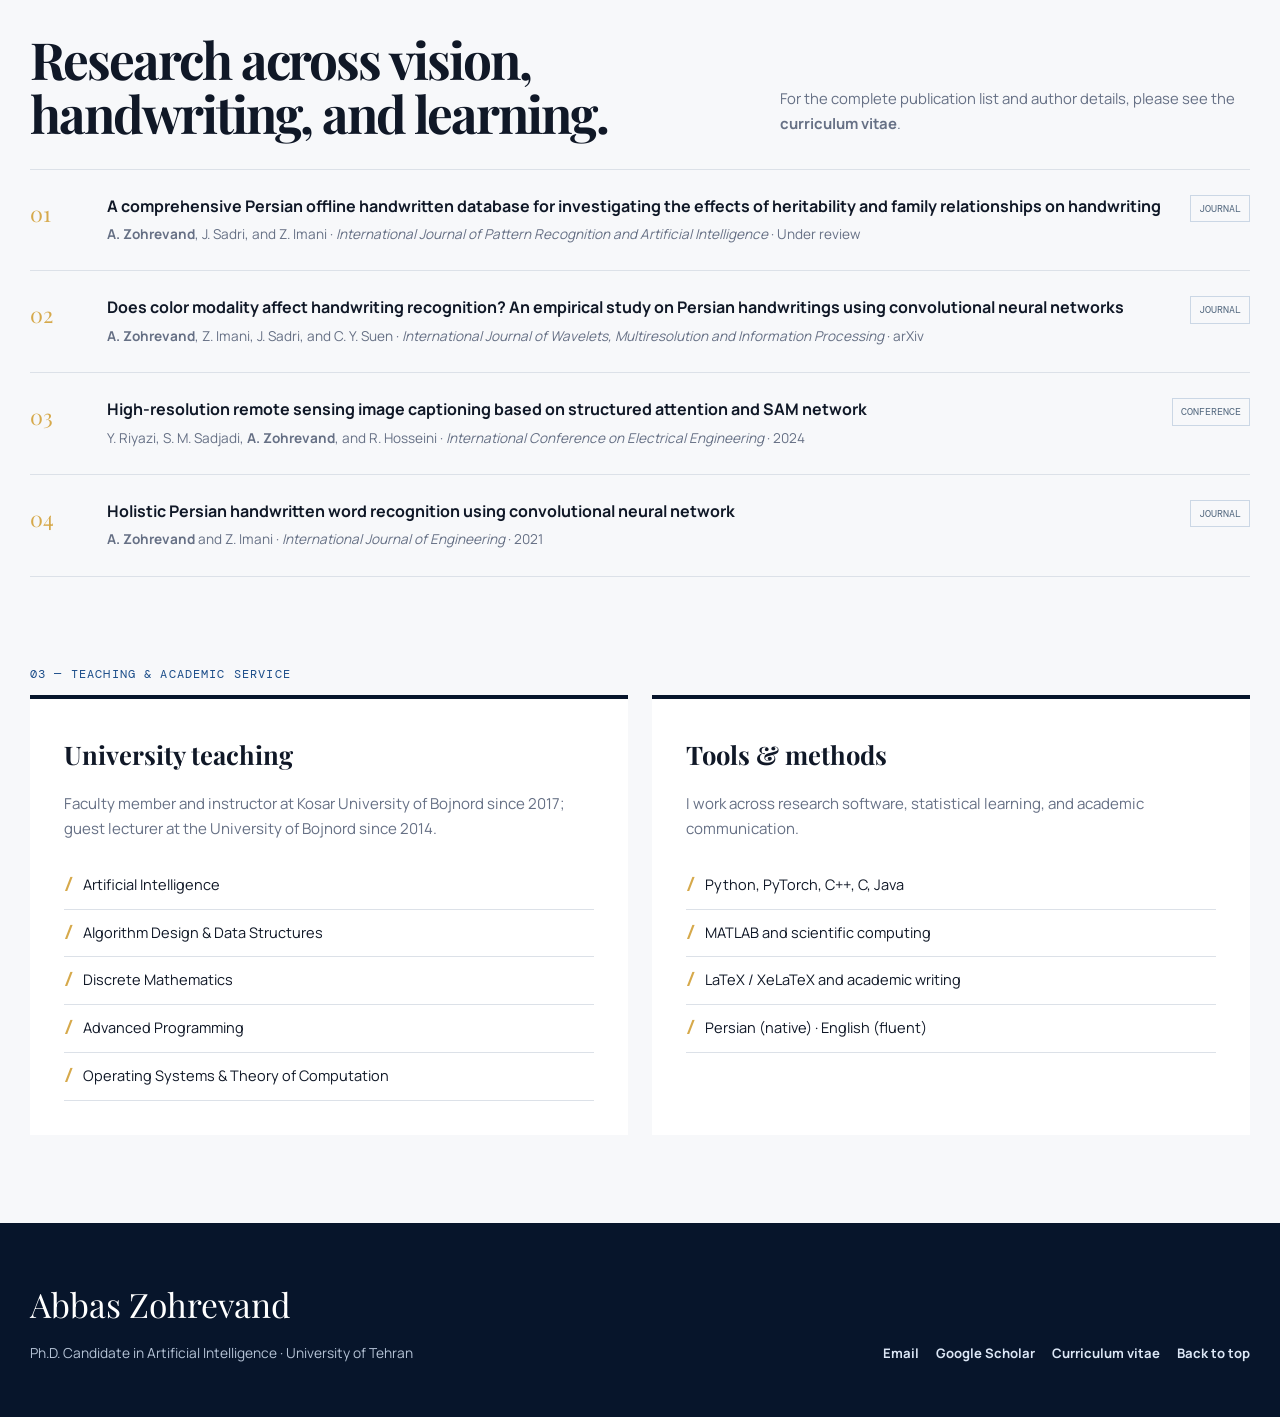
==== commit a157a298: "Replace with self-contained academic homepage" ====
--- a/index.html
+++ b/index.html
@@ -1 +1,19 @@
-<!doctype html><html lang="en"><head><meta charset="utf-8"><meta name="viewport" content="width=device-width, initial-scale=1"><meta name="description" content="Academic homepage of Abbas Zohrevand, Ph.D. candidate in Artificial Intelligence at the University of Tehran."><link rel="stylesheet" href="jemdoc.css"><title>Abbas Zohrevand | AI Researcher</title></head><body><table id="tlayout"><tr><td id="layout-menu"><div class="menu-category">Navigate</div><div class="menu-item"><a class="current" href="index.html">Home</a></div><div class="menu-item"><a href="publications.html">Publications</a></div><div class="menu-item"><a href="experiences.html">Academic experience</a></div><div class="menu-item"><a href="teaching.html">Teaching</a></div><div class="menu-item"><a href="CV.pdf">Curriculum vitae</a></div></td><td id="layout-content"><section class="hero"><img class="portrait" src="photos/bio4.jpeg" alt="Portrait of Abbas Zohrevand"><div><p class="eyebrow">University of Tehran · Tehran, Iran</p><h1>Abbas Zohrevand</h1><p class="role">Ph.D. Candidate in Artificial Intelligence</p><p>I study machine learning and probabilistic methods for sequence analysis, with a foundation in computer vision, document analysis, and biometrics.</p><div class="contact-links"><a href="mailto:a.zohrevand@ut.ac.ir">a.zohrevand@ut.ac.ir</a><a href="https://scholar.google.com/citations?user=d1_WlCIAAAAJ&amp;hl=en">Google Scholar</a><a href="CV.pdf">Download CV</a></div></div></section><h2>Research</h2><p>My current research centers on probabilistic and generative models for time-series analysis. I am also interested in optimization theory and the geometry of manifolds as tools for building more principled learning methods.</p><ul class="tag-list"><li>Machine Learning</li><li>Probabilistic Models</li><li>Generative Models</li><li>Time-Series Analysis</li><li>Computer Vision</li><li>Optimization</li></ul><h2>About</h2><p>I am a Ph.D. candidate at the School of Electrical and Computer Engineering, University of Tehran, supervised by Dr. <a href="https://scholar.google.com/citations?user=zqa4EY0AAAAJ&amp;hl=en">Reshad Hosseini</a> and Prof. <a href="https://scholar.google.com/citations?user=6-6ZdxMAAAAJ&amp;hl=en">Hadi Moradi</a>. My research has spanned handwritten and document analysis, biometrics, remote-sensing image understanding, and deep learning. Alongside research, I have more than eight years of university teaching experience.</p><h2>Education</h2><ul class="timeline"><li><span class="when">2021 – Present</span><span class="degree">Ph.D. in Computer Engineering (Artificial Intelligence)</span><span class="meta">University of Tehran · GPA: 3.8/4.0</span></li><li><span class="when">2011 – 2014</span><span class="degree">M.Sc. in Computer Engineering (Artificial Intelligence)</span><span class="meta">Shahrood University of Technology · GPA: 3.7/4.0</span></li><li><span class="when">2006 – 2011</span><span class="degree">B.Sc. in Computer Engineering</span><span class="meta">University of Birjand · GPA: 3.5/4.0</span></li></ul><div id="footer">Last updated October 2026 · <a href="CV.pdf">Full curriculum vitae</a></div></td></tr></table></body></html>
+<!doctype html>
+<html lang="en"><head><meta charset="utf-8"><meta name="viewport" content="width=device-width, initial-scale=1"><meta name="description" content="Academic homepage of Abbas Zohrevand."><title>Abbas Zohrevand | AI Researcher</title>
+<style>
+@import url('https://fonts.googleapis.com/css2?family=DM+Mono&family=Manrope:wght@400;500;600;700;800&family=Playfair+Display:wght@600;700&display=swap');
+:root{--ink:#101827;--navy:#07152b;--blue:#1b4d89;--gold:#d6a94b;--paper:#f7f8fa;--muted:#667085;--line:#dce1e8}*{box-sizing:border-box}html{scroll-behavior:smooth}body{margin:0;background:var(--paper);color:var(--ink);font-family:Manrope,Arial,sans-serif;font-size:16px;line-height:1.7}a{color:inherit;text-decoration:none}.shell{max-width:1220px;margin:auto;padding:0 34px}
+.hero{position:relative;overflow:hidden;background:var(--navy);color:#fff}.hero:before{content:"";position:absolute;width:530px;height:530px;right:-180px;top:-270px;border:1px solid rgba(255,255,255,.16);border-radius:50%;box-shadow:0 0 0 65px rgba(255,255,255,.035),0 0 0 130px rgba(255,255,255,.03)}.hero:after{content:"";position:absolute;width:200px;height:200px;left:-90px;bottom:-100px;border-radius:50%;background:var(--gold);opacity:.9}.topbar{position:relative;z-index:2;height:82px;display:flex;align-items:center;justify-content:space-between;border-bottom:1px solid rgba(255,255,255,.14)}.brand{font-family:'DM Mono',monospace;font-size:.78rem;letter-spacing:.12em;text-transform:uppercase}.brand b{color:#f3c96e}.nav{display:flex;gap:25px;font-size:.82rem;font-weight:700}.nav a{color:#c9d3e3}.nav a:hover{color:#fff}
+.hero-grid{position:relative;z-index:1;display:grid;grid-template-columns:1.4fr .6fr;gap:45px;align-items:center;padding:80px 0 86px}.kicker{margin:0 0 16px;color:#f4c96c;font-family:'DM Mono',monospace;font-size:.76rem;letter-spacing:.12em;text-transform:uppercase}.hero h1{max-width:660px;margin:0;font-family:'Playfair Display',Georgia,serif;font-size:clamp(3rem,6.5vw,5.65rem);line-height:.98;letter-spacing:-.05em}.hero h1 span{color:#9fc4ee}.role{max-width:590px;margin:26px 0 28px;color:#c9d3e3;font-size:1.08rem}.cta-row{display:flex;flex-wrap:wrap;gap:12px}.button{display:inline-flex;align-items:center;min-height:44px;padding:0 17px;border:1px solid rgba(255,255,255,.48);font-size:.84rem;font-weight:800}.button.primary{border-color:#f2c96b;background:#f2c96b;color:#15233b}.portrait-wrap{justify-self:end;position:relative;width:min(315px,100%)}.portrait-wrap:before{content:"";position:absolute;inset:-12px 10px 12px -12px;border:1px solid rgba(255,255,255,.26)}.portrait{position:relative;display:block;width:100%;aspect-ratio:4/5;object-fit:cover;object-position:50% 42%;filter:saturate(.88) contrast(1.04)}.portrait-note{margin:11px 0 0;color:#c9d3e3;font-family:'DM Mono',monospace;font-size:.67rem;letter-spacing:.04em}
+main{padding:75px 0 0}.section{padding:0 0 88px}.section-label{margin:0 0 11px;color:var(--blue);font-family:'DM Mono',monospace;font-size:.72rem;letter-spacing:.1em;text-transform:uppercase}.section-title{max-width:670px;margin:0 0 28px;font-family:'Playfair Display',Georgia,serif;font-size:clamp(2rem,4vw,3.2rem);line-height:1.06;letter-spacing:-.04em}.intro-grid{display:grid;grid-template-columns:1.4fr .6fr;gap:64px}.lead{margin:0;font-size:1.18rem;line-height:1.8}.side-note{padding:24px;border-top:3px solid var(--gold);background:#fff}.side-note p{margin:0;color:var(--muted);font-size:.91rem}.tags{display:flex;flex-wrap:wrap;gap:9px;margin:32px 0 0;padding:0;list-style:none}.tags li{padding:6px 11px;border:1px solid #cbd7e5;color:#34506f;font-family:'DM Mono',monospace;font-size:.71rem}
+.research-band{background:#e7f0fa}.research-band .shell{padding-top:76px;padding-bottom:76px}.timeline{display:grid;grid-template-columns:repeat(3,1fr);border-top:1px solid #c4d1df}.item{padding:21px 28px 3px 0;border-right:1px solid #c4d1df}.item+.item{padding-left:28px}.year{display:block;color:var(--blue);font-family:'DM Mono',monospace;font-size:.72rem}.item strong{display:block;margin-top:7px;font-size:.97rem;line-height:1.45}.item span{display:block;margin-top:5px;color:var(--muted);font-size:.84rem}
+.pub-head{display:flex;justify-content:space-between;gap:30px;align-items:end}.pub-head p{max-width:470px;margin:0 0 32px;color:var(--muted);font-size:.93rem}.pub-list{border-top:1px solid var(--line)}.pub{display:grid;grid-template-columns:55px 1fr auto;gap:22px;align-items:start;padding:25px 0;border-bottom:1px solid var(--line)}.pub-no{color:var(--gold);font-family:'Playfair Display',serif;font-size:1.35rem}.pub-title{margin:0;font-size:1rem;line-height:1.48}.pub-meta{margin:6px 0 0;color:var(--muted);font-size:.85rem;line-height:1.55}.pub-type{padding:4px 8px;border:1px solid #cbd7e5;color:#52677e;font-family:'DM Mono',monospace;font-size:.65rem;white-space:nowrap}
+.two-col{display:grid;grid-template-columns:1fr 1fr;gap:24px}.card{padding:34px;background:#fff;border-top:4px solid var(--navy)}.card h3{margin:0 0 14px;font-family:'Playfair Display',serif;font-size:1.6rem}.card p{margin:0;color:var(--muted);font-size:.94rem}.course-list{margin:20px 0 0;padding:0;list-style:none}.course-list li{padding:10px 0;border-bottom:1px solid var(--line);font-size:.91rem}.course-list li:before{content:"/";margin-right:10px;color:var(--gold);font-family:'DM Mono',monospace;font-weight:bold}footer{background:var(--navy);color:#fff}.footer-grid{display:flex;align-items:end;justify-content:space-between;gap:30px;padding:53px 0}.footer-name{margin:0;font-family:'Playfair Display',serif;font-size:2.1rem}.footer-note{margin:8px 0 0;color:#b5c3d6;font-size:.86rem}.footer-links{display:flex;flex-wrap:wrap;gap:17px;color:#dce7f6;font-size:.82rem;font-weight:700}.footer-links a:hover{color:#f3c96e}
+@media(max-width:780px){.shell{padding:0 21px}.topbar{height:auto;padding:18px 0;align-items:flex-start}.nav{display:none}.hero-grid,.intro-grid,.two-col{grid-template-columns:1fr}.hero-grid{padding:57px 0 60px}.portrait-wrap{justify-self:start;width:205px;grid-row:1}.hero-copy{grid-row:2}.hero h1{font-size:3.25rem}.timeline{grid-template-columns:1fr}.item,.item+.item{padding:20px 0;border-right:0;border-bottom:1px solid #c4d1df}.pub{grid-template-columns:34px 1fr}.pub-type{display:none}.pub-head{display:block}.section{padding-bottom:60px}.footer-grid{display:block}.footer-links{margin-top:25px}.lead{font-size:1.05rem}}
+</style></head><body>
+<header class="hero"><div class="shell"><div class="topbar"><a class="brand" href="#top">Abbas <b>Zohrevand</b></a><nav class="nav"><a href="#research">Research</a><a href="#publications">Publications</a><a href="#teaching">Teaching</a><a href="CV.pdf">CV</a></nav></div><div class="hero-grid" id="top"><div class="hero-copy"><p class="kicker">University of Tehran · Tehran, Iran</p><h1>Learning the <span>structure</span> behind data.</h1><p class="role">Ph.D. Candidate in Artificial Intelligence, working on probabilistic learning, generative models, and time-series analysis.</p><div class="cta-row"><a class="button primary" href="CV.pdf">Download curriculum vitae</a><a class="button" href="https://scholar.google.com/citations?user=d1_WlCIAAAAJ&amp;hl=en">Google Scholar</a></div></div><div class="portrait-wrap"><img class="portrait" src="photos/bio4.jpeg" alt="Portrait of Abbas Zohrevand"><p class="portrait-note">A. ZOHREVAND / AI RESEARCHER</p></div></div></div></header>
+<main><section class="section shell" id="research"><p class="section-label">01 — Research profile</p><div class="intro-grid"><div><h2 class="section-title">Probabilistic models for a changing world.</h2><p class="lead">I develop machine-learning methods that represent uncertainty and dependency in complex data. My current work focuses on probabilistic and generative models for sequence and time-series analysis, informed by earlier research in computer vision, document analysis, biometrics, and remote sensing.</p><ul class="tags"><li>Machine Learning</li><li>Generative Models</li><li>Probabilistic Modelling</li><li>Time-Series Analysis</li><li>Computer Vision</li><li>Optimization</li></ul></div><aside class="side-note"><p><b>Affiliation</b><br>School of Electrical and Computer Engineering<br>University of Tehran</p><br><p><b>Supervision</b><br>Dr. Reshad Hosseini<br>Prof. Hadi Moradi</p><br><p><b>Contact</b><br><a href="mailto:a.zohrevand@ut.ac.ir">a.zohrevand@ut.ac.ir</a></p></aside></div></section>
+<section class="research-band"><div class="shell"><p class="section-label">Academic path</p><div class="timeline"><article class="item"><span class="year">2021 — Present</span><strong>Ph.D. in Computer Engineering<br>(Artificial Intelligence)</strong><span>University of Tehran · GPA 3.8/4.0</span></article><article class="item"><span class="year">2011 — 2014</span><strong>M.Sc. in Computer Engineering<br>(Artificial Intelligence)</strong><span>Shahrood University of Technology · GPA 3.7/4.0</span></article><article class="item"><span class="year">2006 — 2011</span><strong>B.Sc. in Computer Engineering</strong><span>University of Birjand · GPA 3.5/4.0</span></article></div></div></section>
+<section class="section shell" id="publications"><div class="pub-head"><div><p class="section-label">02 — Selected publications</p><h2 class="section-title">Research across vision, handwriting, and learning.</h2></div><p>For the complete publication list and author details, please see the <a href="CV.pdf"><b>curriculum vitae</b></a>.</p></div><div class="pub-list"><article class="pub"><span class="pub-no">01</span><div><h3 class="pub-title">A comprehensive Persian offline handwritten database for investigating the effects of heritability and family relationships on handwriting</h3><p class="pub-meta"><b>A. Zohrevand</b>, J. Sadri, and Z. Imani · <i>International Journal of Pattern Recognition and Artificial Intelligence</i> · Under review</p></div><span class="pub-type">JOURNAL</span></article><article class="pub"><span class="pub-no">02</span><div><h3 class="pub-title">Does color modality affect handwriting recognition? An empirical study on Persian handwritings using convolutional neural networks</h3><p class="pub-meta"><b>A. Zohrevand</b>, Z. Imani, J. Sadri, and C. Y. Suen · <i>International Journal of Wavelets, Multiresolution and Information Processing</i> · <a href="https://arxiv.org/abs/2307.12150">arXiv</a></p></div><span class="pub-type">JOURNAL</span></article><article class="pub"><span class="pub-no">03</span><div><h3 class="pub-title">High-resolution remote sensing image captioning based on structured attention and SAM network</h3><p class="pub-meta">Y. Riyazi, S. M. Sadjadi, <b>A. Zohrevand</b>, and R. Hosseini · <i>International Conference on Electrical Engineering</i> · 2024</p></div><span class="pub-type">CONFERENCE</span></article><article class="pub"><span class="pub-no">04</span><div><h3 class="pub-title">Holistic Persian handwritten word recognition using convolutional neural network</h3><p class="pub-meta"><b>A. Zohrevand</b> and Z. Imani · <i>International Journal of Engineering</i> · 2021</p></div><span class="pub-type">JOURNAL</span></article></div></section>
+<section class="section shell" id="teaching"><p class="section-label">03 — Teaching &amp; academic service</p><div class="two-col"><article class="card"><h3>University teaching</h3><p>Faculty member and instructor at Kosar University of Bojnord since 2017; guest lecturer at the University of Bojnord since 2014.</p><ul class="course-list"><li>Artificial Intelligence</li><li>Algorithm Design &amp; Data Structures</li><li>Discrete Mathematics</li><li>Advanced Programming</li><li>Operating Systems &amp; Theory of Computation</li></ul></article><article class="card"><h3>Tools &amp; methods</h3><p>I work across research software, statistical learning, and academic communication.</p><ul class="course-list"><li>Python, PyTorch, C++, C, Java</li><li>MATLAB and scientific computing</li><li>LaTeX / XeLaTeX and academic writing</li><li>Persian (native) · English (fluent)</li></ul></article></div></section></main>
+<footer><div class="shell footer-grid"><div><p class="footer-name">Abbas Zohrevand</p><p class="footer-note">Ph.D. Candidate in Artificial Intelligence · University of Tehran</p></div><div class="footer-links"><a href="mailto:a.zohrevand@ut.ac.ir">Email</a><a href="https://scholar.google.com/citations?user=d1_WlCIAAAAJ&amp;hl=en">Google Scholar</a><a href="CV.pdf">Curriculum vitae</a><a href="#top">Back to top</a></div></div></footer></body></html>
